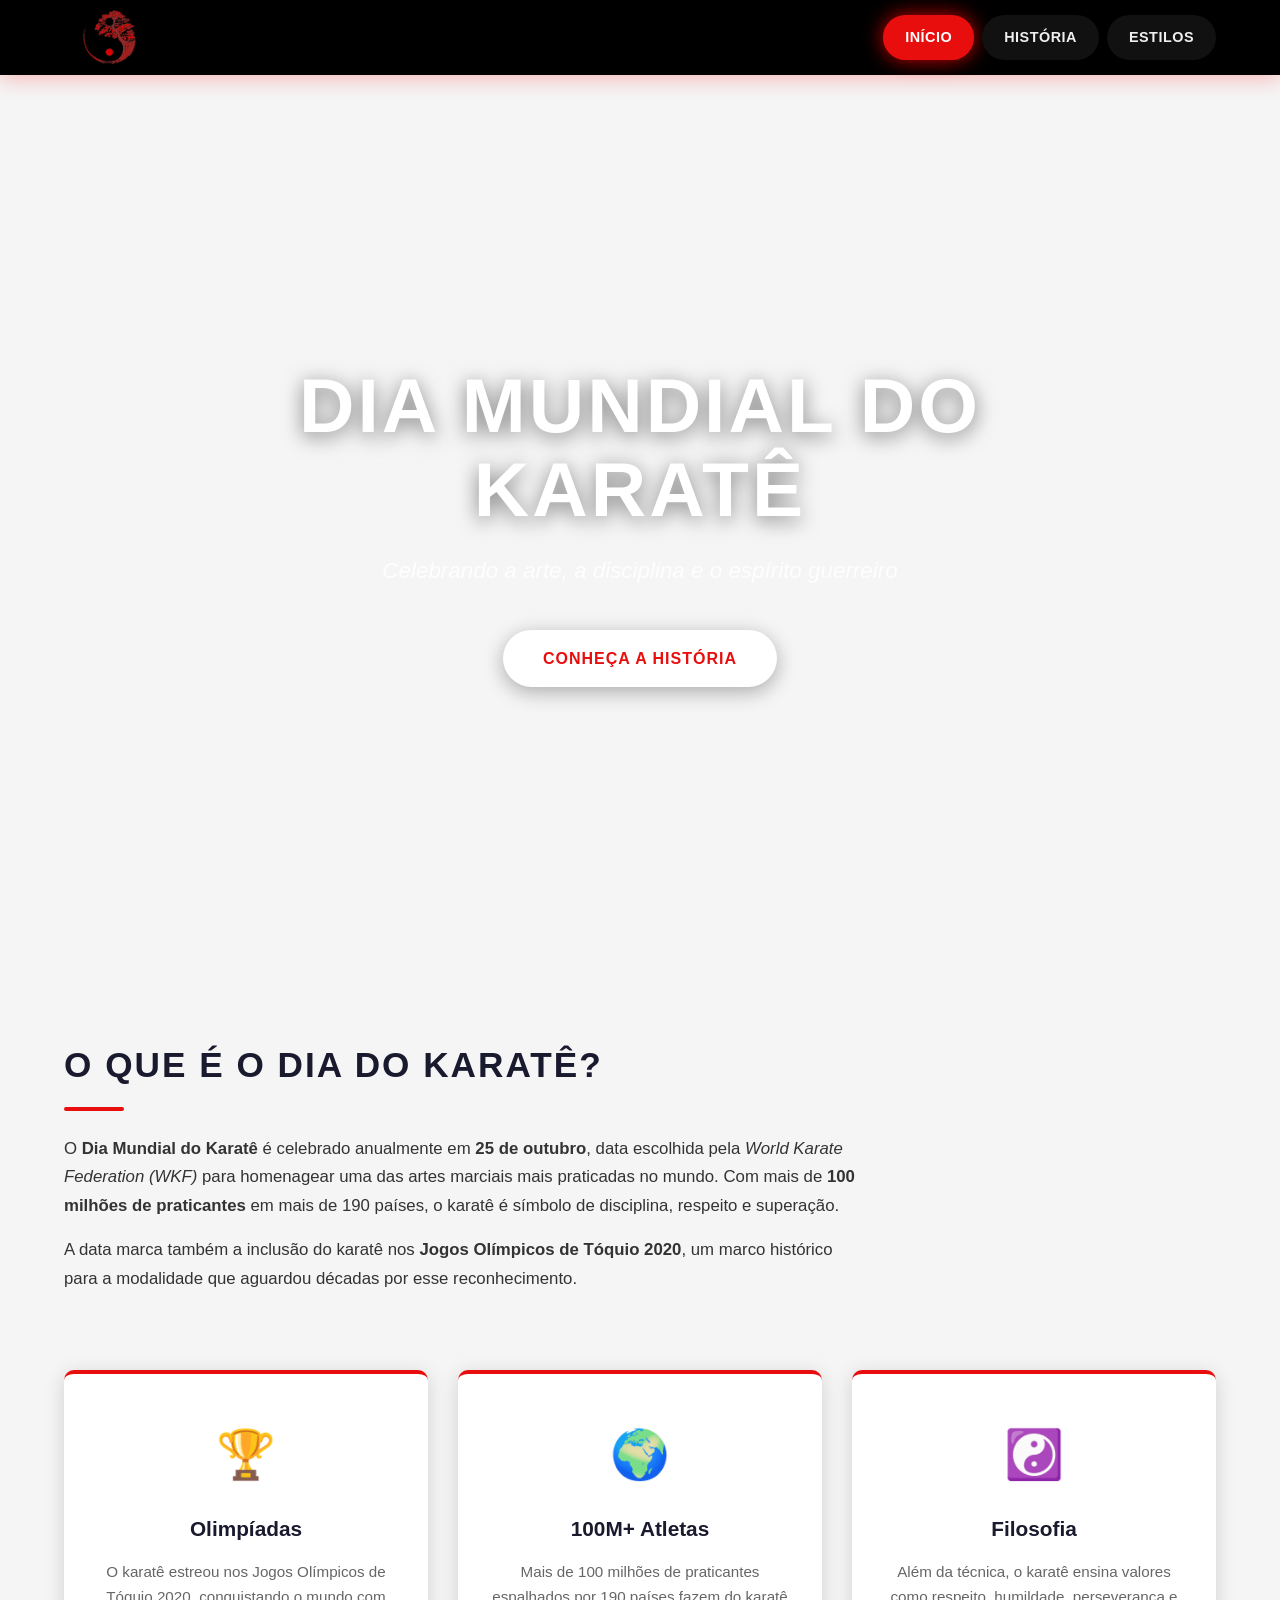
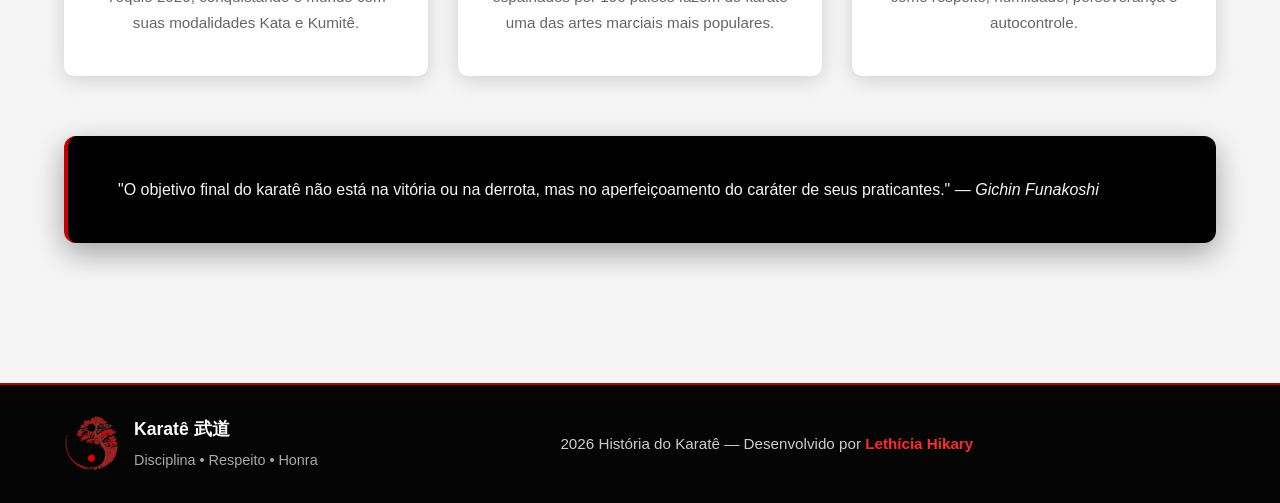
==== index.html @ 3f2b0714 "Add files via upload" ====
<!DOCTYPE html>
<html lang="pt-BR">
<head>
  <meta charset="UTF-8" />
  <meta name="viewport" content="width=device-width, initial-scale=1.0"/>
  <title>Dia do Karatê</title>
  <link rel="stylesheet" href="style.css" />
  <link rel="stylesheet" href="https://cdnjs.cloudflare.com/ajax/libs/font-awesome/6.5.0/css/all.min.css"/>
</head>
<body>

  <header class="header">
    <a href="index.html" class="logo-btn">
  <img src="/img/logo.png" alt="Logo Karatê" class="logo-img">
</a>
    <nav class="nav">
      <a href="index.html" class="nav-link active">Início</a>
      <a href="index2.html" class="nav-link">História</a>
      <a href="index3.html" class="nav-link">Estilos</a>
    </nav>
  </header>


  <section class="banner banner-home">
      <video autoplay muted loop playsinline class="video-bg">
        <source src="/2.mp4" type="video/mp4">
    </video>
    <div class="banner-overlay">
      <h1 class="banner-title">Dia Mundial do Karatê</h1>
      <p class="banner-subtitle">Celebrando a arte, a disciplina e o espírito guerreiro</p>
      <a href="index2.html" class="banner-btn">Conheça a História</a>
    </div>
  </section>

  <main class="content-wrapper">
    <div class="content-area">

      <section class="intro-section">
        <h2 class="section-title">O que é o Dia do Karatê?</h2>
        <div class="divider"></div>
        <p>
          O <strong>Dia Mundial do Karatê</strong> é celebrado anualmente em <strong>25 de outubro</strong>,
          data escolhida pela <em>World Karate Federation (WKF)</em> para homenagear uma das artes marciais
          mais praticadas no mundo. Com mais de <strong>100 milhões de praticantes</strong> em mais de
          190 países, o karatê é símbolo de disciplina, respeito e superação.
        </p>
        <p>
          A data marca também a inclusão do karatê nos <strong>Jogos Olímpicos de Tóquio 2020</strong>,
          um marco histórico para a modalidade que aguardou décadas por esse reconhecimento.
        </p>
      </section>

      <section class="cards-section">
        <div class="card">
          <div class="card-icon">🏆</div>
          <h3>Olimpíadas</h3>
          <p>O karatê estreou nos Jogos Olímpicos de Tóquio 2020, conquistando o mundo com suas modalidades Kata e Kumitê.</p>
        </div>
        <div class="card">
          <div class="card-icon">🌍</div>
          <h3>100M+ Atletas</h3>
          <p>Mais de 100 milhões de praticantes espalhados por 190 países fazem do karatê uma das artes marciais mais populares.</p>
        </div>
        <div class="card">
          <div class="card-icon">☯️</div>
          <h3>Filosofia</h3>
          <p>Além da técnica, o karatê ensina valores como respeito, humildade, perseverança e autocontrole.</p>
        </div>
      </section>

      <section class="quote-section">
        <blockquote>
          "O objetivo final do karatê não está na vitória ou na derrota, mas no aperfeiçoamento do caráter de seus praticantes."
          <cite>— Gichin Funakoshi</cite>
        </blockquote>
      </section>

    </div>
  </main>

 <footer class="footer">
  <div class="footer-container">

    <div class="footer-left">
      <img src="/img/logo.png" alt="Logo" class="footer-logo">

      <div>
        <h3>Karatê 武道</h3>
        <p>Disciplina • Respeito • Honra</p>
      </div>
    </div>

    <div class="footer-center">
      <p>
        2026 História do Karatê — Desenvolvido por
        <strong>Lethícia Hikary</strong>
      </p>
    </div>

    <div class="footer-social">
      <img src="/catolica (1).png" alt="">
    </div>

  </div>
</footer>

</body>
</html>
---- style.css ----
*,
*::before,
*::after {
  box-sizing: border-box;
  margin: 0;
  padding: 0;
}

:root {
  --primary: #e90e0e;
  --primary-dk: #ff0000;
  --dark: #1a1a2e;
  --dark2: #000000;
  --accent: #ff1900;
  --gold: #f39c12;
  --light: #f5f5f5;
  --white: #ffffff;
  --text: #333333;
  --text-light: #666666;
  --shadow: 0 4px 20px rgba(0, 0, 0, 0.15);
  --radius: 10px;
  --transition: 0.3s ease;
}

html {
  scroll-behavior: smooth;
}

body {
  font-family: 'Segoe UI', Tahoma, Geneva, Verdana, sans-serif;
  color: var(--text);
  background: var(--light);
  line-height: 1.7;
}
.logo-img {
  width: 55px;
  height: 55px;

  object-fit: contain;

  transition: 0.3s ease;
}

.logo-img:hover {
  transform: scale(1.1);
}

.header {
  position: sticky;
  top: 0;
  z-index: 1000;
  width: 100%;
  background: #000000;
  display: flex;
  align-items: center;
  justify-content: space-between;
  padding: 0 5%;
  height: 75px;

  box-shadow:
    0 4px 20px rgba(255, 0, 0, 0.25);
}
.logo-btn {
  display: flex;
  align-items: center;
  gap: 10px;
  text-decoration: none;

  background: transparent !important;

  box-shadow: none !important;

  border: none !important;
}
.logo-btn:hover {
  transform: scale(1.05);
}

.logo-text {
  color: white;
  font-weight: 700;
  font-size: 1.1rem;
  letter-spacing: 1px;
  text-transform: uppercase;
}
.nav {
  display: flex;
  gap: 15px;
}

.nav-link {
  color: white;

  text-decoration: none;

  background: #111111;

  padding: 10px 22px;

  border-radius: 50px;

  border: 2px solid #c40000;

  font-weight: 700;

  text-transform: uppercase;

  transition: 0.3s ease;
}

.nav-link:hover {
  background: #ff0000;

  color: white;

  transform: translateY(-2px);

  box-shadow:
    0 0 15px rgba(255, 0, 0, 0.7);
}

.nav-link.active {
  background: #c40000;

  color: white;

  box-shadow:
    0 0 20px rgba(255, 0, 0, 0.8);
}
.logo-btn {
  display: flex;
  align-items: center;
  gap: 10px;
  text-decoration: none;
  background: var(--primary);
  padding: 8px 18px;
  border-radius: 50px;
  transition: var(--transition);
}

.logo-btn:hover {
  background: var(--primary-dk);
  transform: scale(1.05);
}

.logo-icon {
  font-size: 1.4rem;
}

.logo-text {
  color: var(--white);
  font-weight: 700;
  font-size: 1.1rem;
  letter-spacing: 1px;
  text-transform: uppercase;
}

.nav {
  display: flex;
  gap: 8px;
}

.nav-link {
  color: #ffffffee;
  text-decoration: none;
  padding: 8px 20px;
  border-radius: 50px;
  font-weight: 600;
  font-size: 0.9rem;
  text-transform: uppercase;
  letter-spacing: 0.5px;
  transition: var(--transition);
  border: 2px solid transparent;
}

.nav-link:hover {
  color: var(--white);
  border-color: var(--primary);
  background: rgba(192, 57, 43, 0.15);
}

.nav-link.active {
  background: var(--primary);
  color: var(--white);
  border-color: var(--primary);
}

.banner{
    position: relative;
    width: 100%;
    height: 75vh;
    overflow: hidden;
}

.video-bg{
    position: absolute;
    inset: 0;

    width: 100%;
    height: 100%;

    object-fit: cover;
    object-position: center center;
}

.banner-home {
  position: relative;
    width: 100%;
    height: 100vh;
    overflow: hidden;
}
.banner::before {
  content: '';
  position: absolute;
  inset: 0;
  background:
    radial-gradient(circle at 20% 50%, rgba(255, 255, 255, 0.05) 0%, transparent 50%),
    radial-gradient(circle at 80% 20%, rgba(255, 255, 255, 0.05) 0%, transparent 40%);
}

.banner-overlay {
  position: absolute;

  top: 50%;
  left: 50%;

  transform: translate(-50%, -50%);

  z-index: 2;

  text-align: center;

  width: 100%;
  max-width: 900px;

  padding: 0 5%;
}

.banner-title {
  font-size: clamp(2.5rem, 6vw, 5rem);
  color: var(--white);
  font-weight: 900;
  text-transform: uppercase;
  letter-spacing: 3px;
  text-shadow: 0 4px 20px rgba(0, 0, 0, 0.5);
  margin-bottom: 20px;
  line-height: 1.1;
}

.banner-subtitle {
  font-size: clamp(1rem, 2.5vw, 1.4rem);
  color: rgba(255, 255, 255, 0.85);
  margin-bottom: 40px;
  font-style: italic;
}

.banner-btn {
  display: inline-block;
  background: var(--white);
  color: var(--primary);
  padding: 15px 40px;
  border-radius: 50px;
  text-decoration: none;
  font-weight: 700;
  font-size: 1rem;
  text-transform: uppercase;
  letter-spacing: 1px;
  transition: var(--transition);
  box-shadow: 0 5px 20px rgba(0, 0, 0, 0.3);
}

.banner-btn:hover {
  background: var(--primary);
  color: var(--white);
  transform: translateY(-3px);
  box-shadow: 0 10px 30px rgba(0, 0, 0, 0.4);
}

.content-wrapper {
  width: 100%;
  padding: 60px 5%;
  /* margem mínima de 5% */
  background: var(--light);
}

.content-area {
  max-width: 1200px;
  margin: 0 auto;
  display: flex;
  flex-direction: column;
  gap: 60px;
}

.section-title {
  font-size: clamp(1.6rem, 3vw, 2.2rem);
  color: var(--dark);
  font-weight: 800;
  text-transform: uppercase;
  letter-spacing: 2px;
  margin-bottom: 12px;
}

.divider {
  width: 60px;
  height: 4px;
  background: var(--primary);
  border-radius: 2px;
  margin-bottom: 24px;
}

.intro-section p {
  font-size: 1.05rem;
  color: var(--text);
  margin-bottom: 16px;
  max-width: 800px;
}

.cards-section {
  display: grid;
  grid-template-columns: repeat(auto-fit, minmax(280px, 1fr));
  gap: 30px;
}

.card {
  background: var(--white);
  border-radius: var(--radius);
  padding: 40px 30px;
  text-align: center;
  box-shadow: var(--shadow);
  transition: var(--transition);
  border-top: 4px solid var(--primary);
}

.card:hover {
  transform: translateY(-8px);
  box-shadow: 0 12px 40px rgba(0, 0, 0, 0.2);
}

.card-icon {
  font-size: 3rem;
  margin-bottom: 16px;
}

.card h3 {
  font-size: 1.3rem;
  color: var(--dark);
  margin-bottom: 12px;
  font-weight: 700;
}

.card p {
  color: var(--text-light);
  font-size: 0.95rem;
}


.quote-section blockquote {
  background: #000000;

  border-left: 4px solid #c40000;

  color: #f5f5f5;

  padding: 40px 50px;

  border-radius: 12px;

  box-shadow: 0 10px 30px rgba(0,0,0,0.35);
}


.footer {
  background: #050505;

  border-top: 2px solid #b30000;

  padding: 30px 5%;

  margin-top: 80px;
}

.footer-container {
  max-width: 1200px;

  margin: 0 auto;

  display: flex;

  justify-content: space-between;

  align-items: center;

  gap: 30px;

  flex-wrap: wrap;
}

.footer-left {
  display: flex;

  align-items: center;

  gap: 15px;
}

.footer-logo {
  width: 55px;
}

.footer-left h3 {
  color: white;

  font-size: 1.1rem;

  margin-bottom: 3px;
}

.footer-left p {
  color: #aaaaaa;

  font-size: 0.9rem;
}

.footer-center p {
  color: #cccccc;

  font-size: 0.95rem;

  text-align: center;
}

.footer-center strong {
  color: #ff2b2b;
}

.footer-social {
  display: flex;

  gap: 15px;
}

.footer-social a {
  width: 42px;

  height: 42px;

  display: flex;

  align-items: center;

  justify-content: center;

  border-radius: 50%;

  background: #111;

  color: white;

  text-decoration: none;

  transition: 0.3s ease;

  border: 1px solid #222;
}

.footer-social a:hover {
  background: #c40000;

  transform: translateY(-3px);

  box-shadow: 0 0 15px rgba(255,0,0,0.6);
}

@media (max-width: 768px) {

  .footer-container {
    flex-direction: column;

    text-align: center;
  }

  .footer-left {
    justify-content: center;
  }
}
@keyframes glow {
  from {
    transform: scale(1);
    text-shadow:
      0 0 10px rgba(255, 255, 255, 0.3),
      0 0 20px rgba(255, 0, 0, 0.5),
      0 0 40px rgba(255, 0, 0, 0.4),
      4px 4px 15px rgba(0, 0, 0, 0.8);
  }

  to {
    transform: scale(1.03);
    text-shadow:
      0 0 20px rgba(255, 255, 255, 0.6),
      0 0 35px rgba(255, 0, 0, 0.8),
      0 0 60px rgba(255, 0, 0, 0.7),
      6px 6px 20px rgba(0, 0, 0, 1);
  }
}
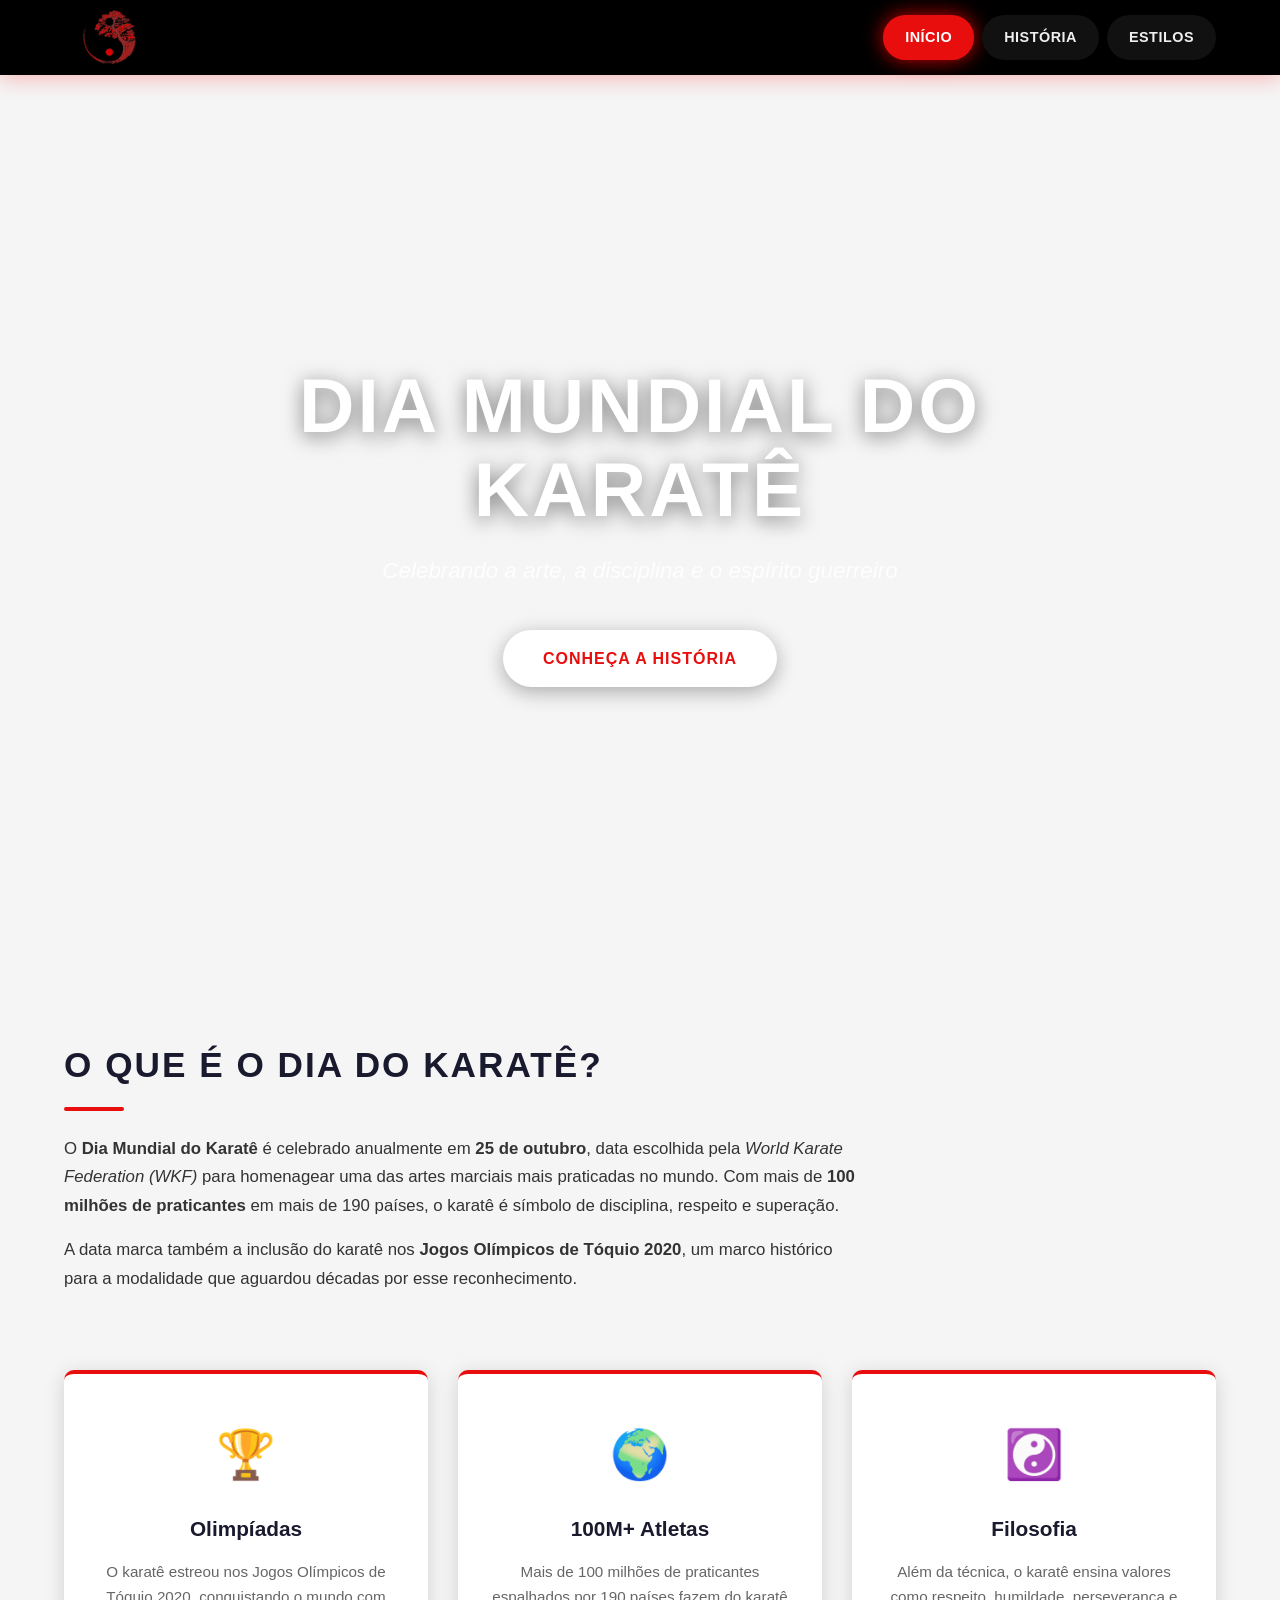
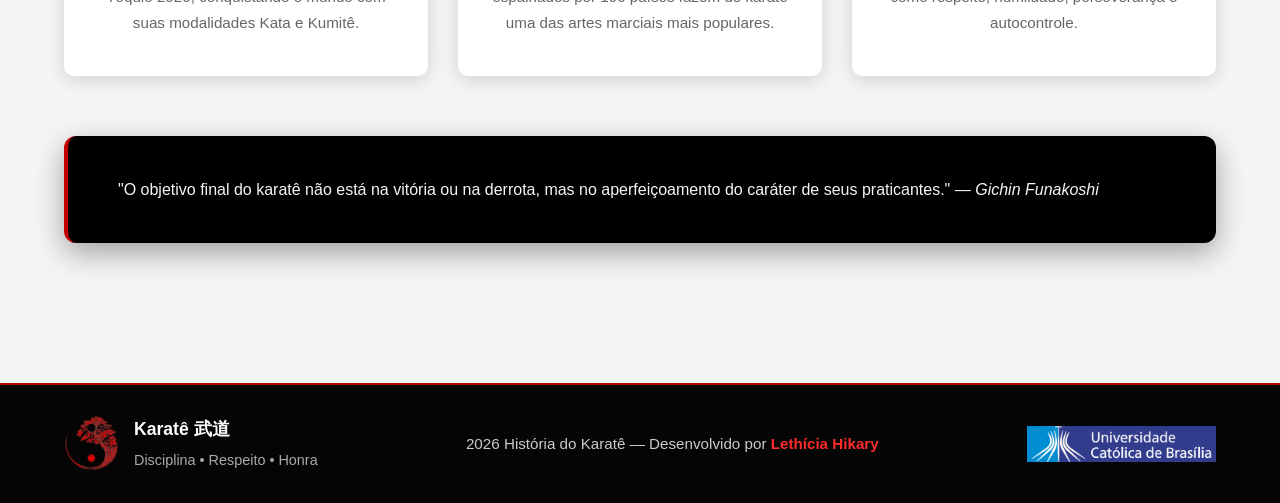
==== commit 16221918: "Update index.html" ====
--- a/index.html
+++ b/index.html
@@ -11,7 +11,7 @@
 
   <header class="header">
     <a href="index.html" class="logo-btn">
-  <img src="/img/logo.png" alt="Logo Karatê" class="logo-img">
+  <img src="./img/logo.png" alt="Logo Karatê" class="logo-img">
 </a>
     <nav class="nav">
       <a href="index.html" class="nav-link active">Início</a>
@@ -23,7 +23,7 @@
 
   <section class="banner banner-home">
       <video autoplay muted loop playsinline class="video-bg">
-        <source src="/2.mp4" type="video/mp4">
+        <source src="./2.mp4" type="video/mp4">
     </video>
     <div class="banner-overlay">
       <h1 class="banner-title">Dia Mundial do Karatê</h1>
@@ -82,7 +82,7 @@
   <div class="footer-container">
 
     <div class="footer-left">
-      <img src="/img/logo.png" alt="Logo" class="footer-logo">
+      <img src="./img/logo.png" alt="Logo" class="footer-logo">
 
       <div>
         <h3>Karatê 武道</h3>
@@ -98,7 +98,7 @@
     </div>
 
     <div class="footer-social">
-      <img src="/catolica (1).png" alt="">
+         <img src="./img/catolica.png " alt="">
     </div>
 
   </div>
